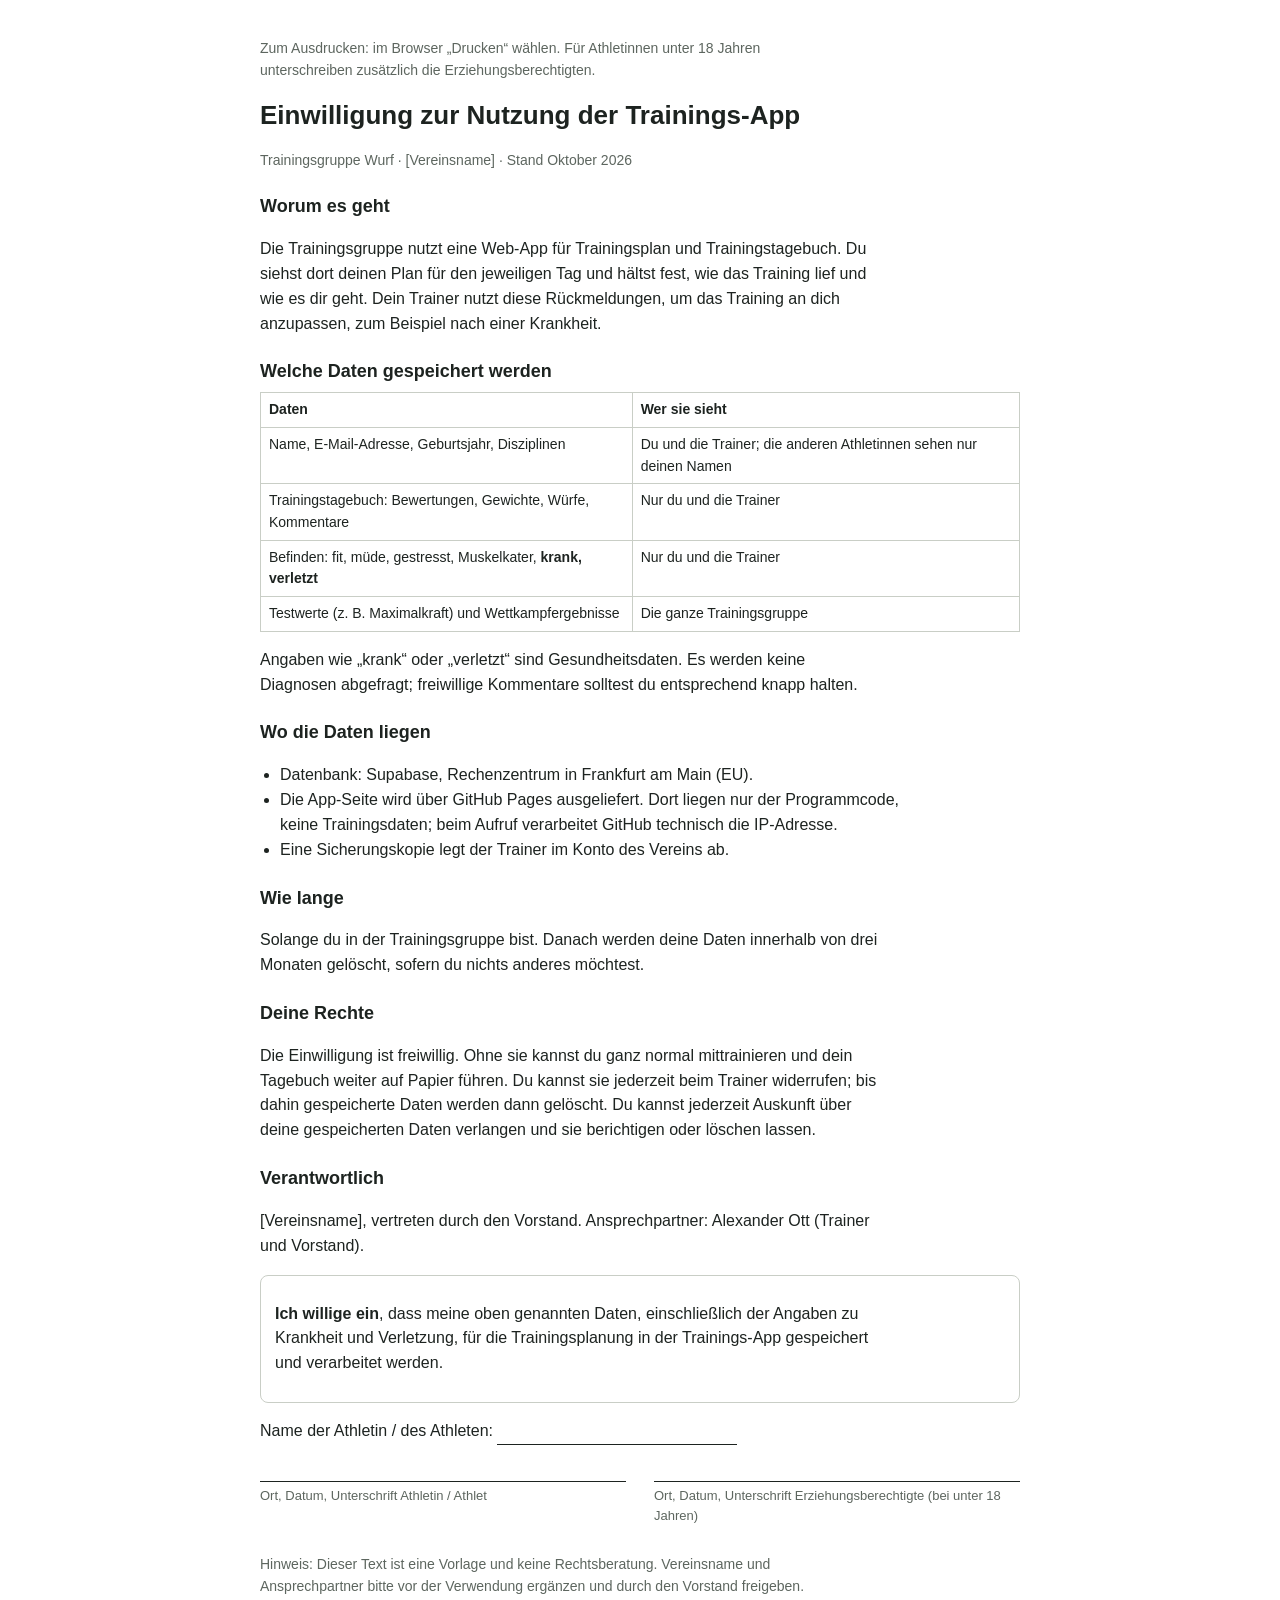
==== docs/einwilligung.html @ 4e80d21d "Einwilligung, Sicherung als Excel, Tagebuch je Athletin, Abweichungen mit Anlass - Athletinnen bestä" ====
<!doctype html>
<html lang="de">
<head>
<meta charset="utf-8">
<meta name="viewport" content="width=device-width, initial-scale=1">
<title>Einwilligung Trainings-App</title>
<style>
  :root{--ink:#1d2320;--muted:#5d665f;--line:#c9cec6}
  body{font:16px/1.55 "Source Sans 3","Segoe UI",Arial,sans-serif;color:var(--ink);background:#fff;max-width:760px;margin:0 auto;padding:24px 18px 60px}
  h1{font-size:26px;margin:0 0 4px} h2{font-size:18px;margin:22px 0 6px}
  p,li{max-width:70ch} ul{padding-left:20px}
  .muted{color:var(--muted);font-size:14px}
  table{border-collapse:collapse;width:100%;font-size:14px} th,td{border:1px solid var(--line);padding:6px 8px;text-align:left;vertical-align:top}
  .sign{display:grid;grid-template-columns:1fr 1fr;gap:28px;margin-top:36px}
  .sign div{border-top:1px solid var(--ink);padding-top:4px;font-size:13px;color:var(--muted)}
  .fill{display:inline-block;min-width:240px;border-bottom:1px solid var(--ink)}
  .box{border:1px solid var(--line);border-radius:8px;padding:10px 14px;margin:14px 0}
  @media print{.noprint{display:none} body{padding:0}}
</style>
</head>
<body>
<p class="noprint muted">Zum Ausdrucken: im Browser „Drucken“ wählen. Für Athletinnen unter 18 Jahren unterschreiben zusätzlich die Erziehungsberechtigten.</p>
<h1>Einwilligung zur Nutzung der Trainings-App</h1>
<p class="muted">Trainingsgruppe Wurf · [Vereinsname] · Stand Oktober 2026</p>

<h2>Worum es geht</h2>
<p>Die Trainingsgruppe nutzt eine Web-App für Trainingsplan und Trainingstagebuch. Du siehst dort deinen Plan für den jeweiligen Tag und hältst fest, wie das Training lief und wie es dir geht. Dein Trainer nutzt diese Rückmeldungen, um das Training an dich anzupassen, zum Beispiel nach einer Krankheit.</p>

<h2>Welche Daten gespeichert werden</h2>
<table>
  <tr><th>Daten</th><th>Wer sie sieht</th></tr>
  <tr><td>Name, E-Mail-Adresse, Geburtsjahr, Disziplinen</td><td>Du und die Trainer; die anderen Athletinnen sehen nur deinen Namen</td></tr>
  <tr><td>Trainingstagebuch: Bewertungen, Gewichte, Würfe, Kommentare</td><td>Nur du und die Trainer</td></tr>
  <tr><td>Befinden: fit, müde, gestresst, Muskelkater, <b>krank, verletzt</b></td><td>Nur du und die Trainer</td></tr>
  <tr><td>Testwerte (z. B. Maximalkraft) und Wettkampfergebnisse</td><td>Die ganze Trainingsgruppe</td></tr>
</table>
<p>Angaben wie „krank“ oder „verletzt“ sind Gesundheitsdaten. Es werden keine Diagnosen abgefragt; freiwillige Kommentare solltest du entsprechend knapp halten.</p>

<h2>Wo die Daten liegen</h2>
<ul>
  <li>Datenbank: Supabase, Rechenzentrum in Frankfurt am Main (EU).</li>
  <li>Die App-Seite wird über GitHub Pages ausgeliefert. Dort liegen nur der Programmcode, keine Trainingsdaten; beim Aufruf verarbeitet GitHub technisch die IP-Adresse.</li>
  <li>Eine Sicherungskopie legt der Trainer im Konto des Vereins ab.</li>
</ul>

<h2>Wie lange</h2>
<p>Solange du in der Trainingsgruppe bist. Danach werden deine Daten innerhalb von drei Monaten gelöscht, sofern du nichts anderes möchtest.</p>

<h2>Deine Rechte</h2>
<p>Die Einwilligung ist freiwillig. Ohne sie kannst du ganz normal mittrainieren und dein Tagebuch weiter auf Papier führen. Du kannst sie jederzeit beim Trainer widerrufen; bis dahin gespeicherte Daten werden dann gelöscht. Du kannst jederzeit Auskunft über deine gespeicherten Daten verlangen und sie berichtigen oder löschen lassen.</p>

<h2>Verantwortlich</h2>
<p>[Vereinsname], vertreten durch den Vorstand. Ansprechpartner: Alexander Ott (Trainer und Vorstand).</p>

<div class="box">
  <p><b>Ich willige ein</b>, dass meine oben genannten Daten, einschließlich der Angaben zu Krankheit und Verletzung, für die Trainingsplanung in der Trainings-App gespeichert und verarbeitet werden.</p>
</div>
<p>Name der Athletin / des Athleten: <span class="fill">&nbsp;</span></p>
<div class="sign">
  <div>Ort, Datum, Unterschrift Athletin / Athlet</div>
  <div>Ort, Datum, Unterschrift Erziehungsberechtigte (bei unter 18 Jahren)</div>
</div>
<p class="muted" style="margin-top:28px">Hinweis: Dieser Text ist eine Vorlage und keine Rechtsberatung. Vereinsname und Ansprechpartner bitte vor der Verwendung ergänzen und durch den Vorstand freigeben.</p>
</body>
</html>
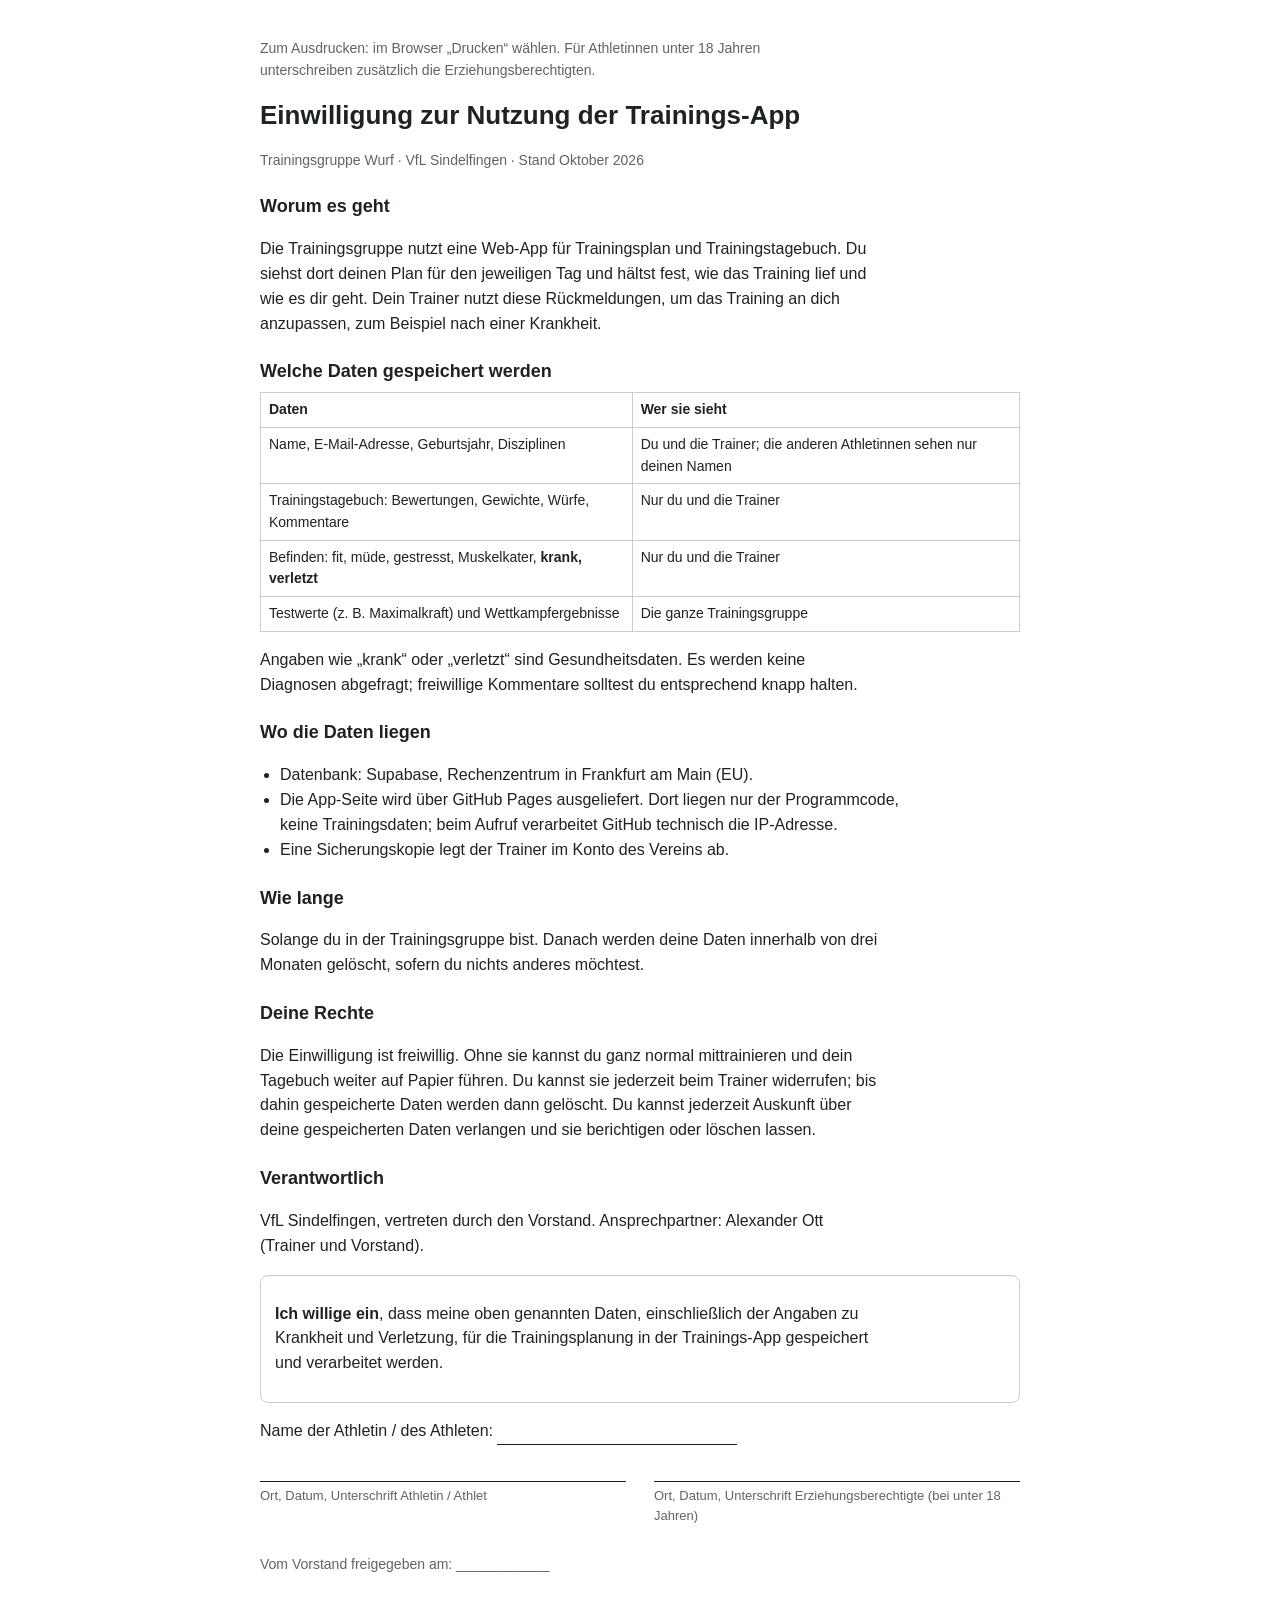
==== commit 71f33f41: "Einwilligung: Vereinsname VfL Sindelfingen eingetragen Co-Authored-By: Claude Opus 5.5 <noreply@anth" ====
--- a/docs/einwilligung.html
+++ b/docs/einwilligung.html
@@ -21,7 +21,7 @@
 <body>
 <p class="noprint muted">Zum Ausdrucken: im Browser „Drucken“ wählen. Für Athletinnen unter 18 Jahren unterschreiben zusätzlich die Erziehungsberechtigten.</p>
 <h1>Einwilligung zur Nutzung der Trainings-App</h1>
-<p class="muted">Trainingsgruppe Wurf · [Vereinsname] · Stand Oktober 2026</p>
+<p class="muted">Trainingsgruppe Wurf · VfL Sindelfingen · Stand Oktober 2026</p>
 
 <h2>Worum es geht</h2>
 <p>Die Trainingsgruppe nutzt eine Web-App für Trainingsplan und Trainingstagebuch. Du siehst dort deinen Plan für den jeweiligen Tag und hältst fest, wie das Training lief und wie es dir geht. Dein Trainer nutzt diese Rückmeldungen, um das Training an dich anzupassen, zum Beispiel nach einer Krankheit.</p>
@@ -50,7 +50,7 @@
 <p>Die Einwilligung ist freiwillig. Ohne sie kannst du ganz normal mittrainieren und dein Tagebuch weiter auf Papier führen. Du kannst sie jederzeit beim Trainer widerrufen; bis dahin gespeicherte Daten werden dann gelöscht. Du kannst jederzeit Auskunft über deine gespeicherten Daten verlangen und sie berichtigen oder löschen lassen.</p>
 
 <h2>Verantwortlich</h2>
-<p>[Vereinsname], vertreten durch den Vorstand. Ansprechpartner: Alexander Ott (Trainer und Vorstand).</p>
+<p>VfL Sindelfingen, vertreten durch den Vorstand. Ansprechpartner: Alexander Ott (Trainer und Vorstand).</p>
 
 <div class="box">
   <p><b>Ich willige ein</b>, dass meine oben genannten Daten, einschließlich der Angaben zu Krankheit und Verletzung, für die Trainingsplanung in der Trainings-App gespeichert und verarbeitet werden.</p>
@@ -60,6 +60,6 @@
   <div>Ort, Datum, Unterschrift Athletin / Athlet</div>
   <div>Ort, Datum, Unterschrift Erziehungsberechtigte (bei unter 18 Jahren)</div>
 </div>
-<p class="muted" style="margin-top:28px">Hinweis: Dieser Text ist eine Vorlage und keine Rechtsberatung. Vereinsname und Ansprechpartner bitte vor der Verwendung ergänzen und durch den Vorstand freigeben.</p>
+<p class="muted" style="margin-top:28px">Vom Vorstand freigegeben am: ____________</p>
 </body>
 </html>
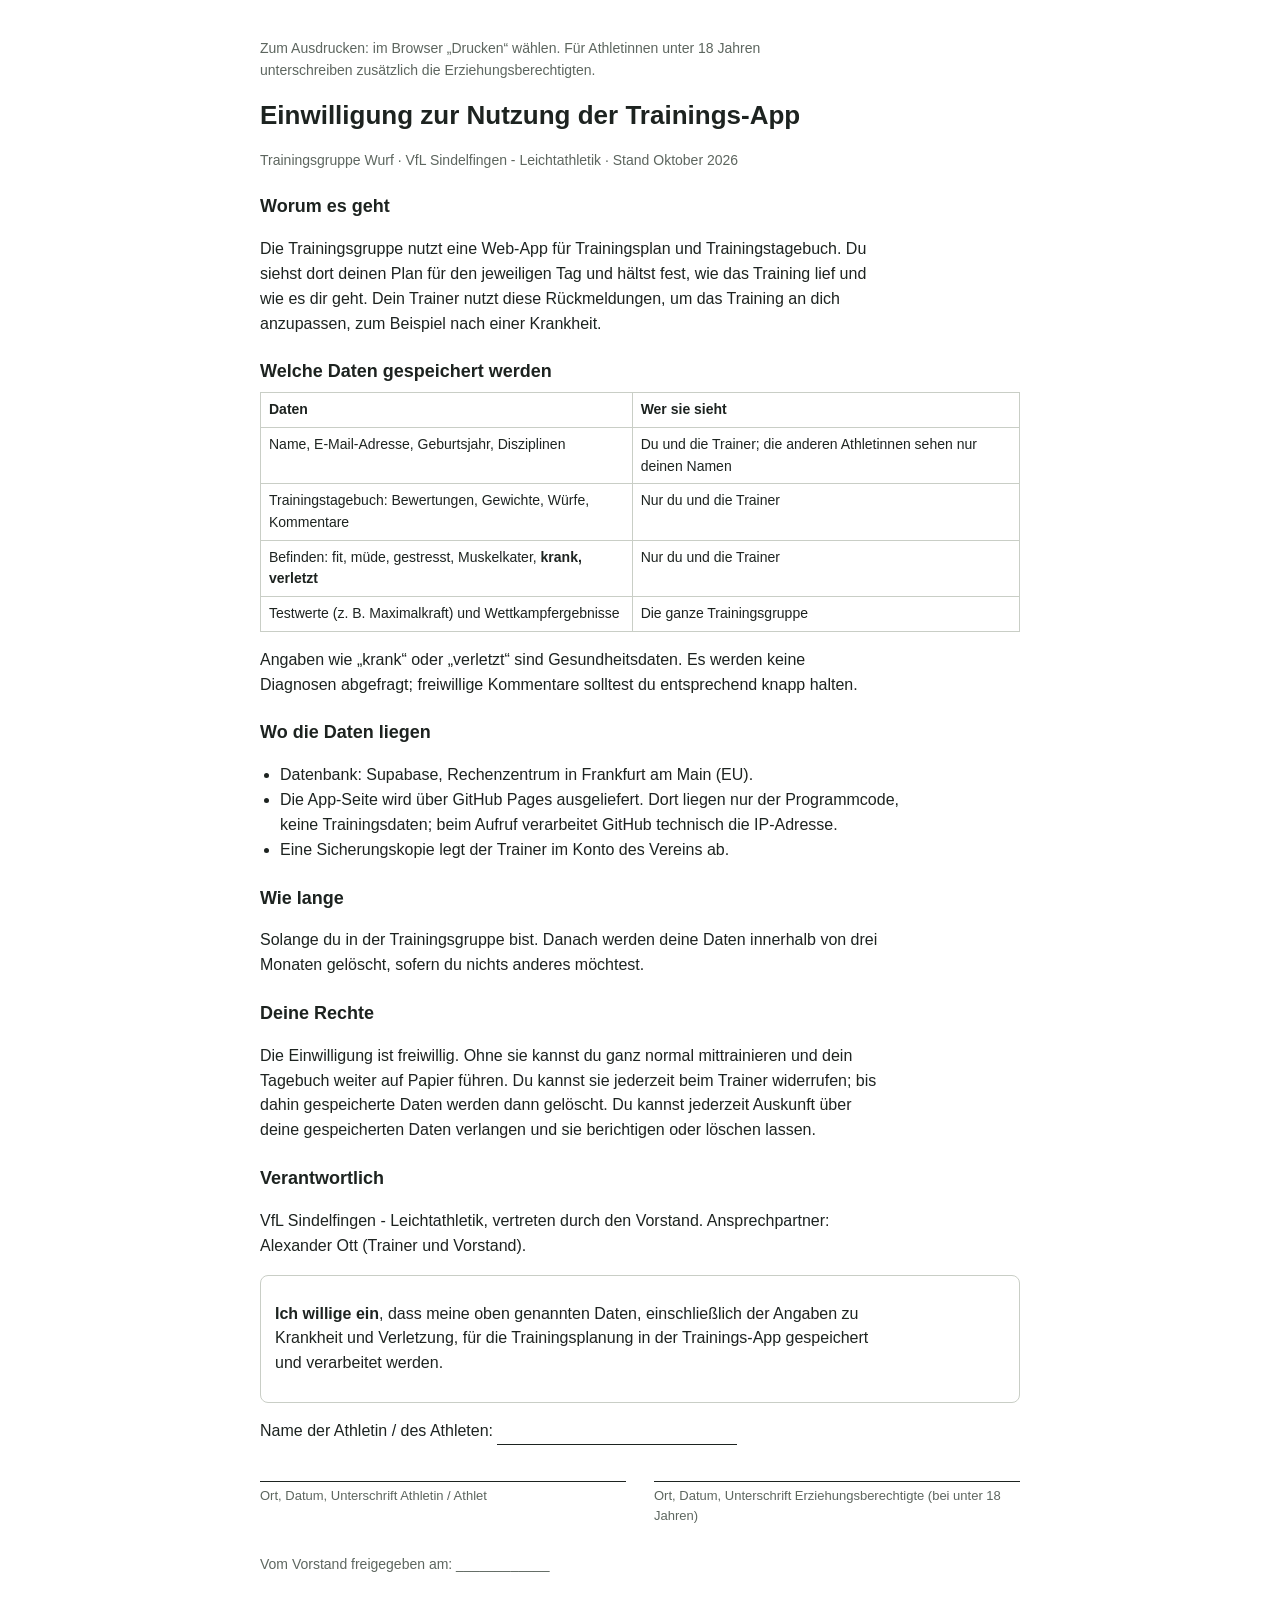
==== commit 072c9cb3: "Einwilligung: VfL Sindelfingen - Leichtathletik Co-Authored-By: Claude Opus 5.5 <noreply@anthropic.c" ====
--- a/docs/einwilligung.html
+++ b/docs/einwilligung.html
@@ -21,7 +21,7 @@
 <body>
 <p class="noprint muted">Zum Ausdrucken: im Browser „Drucken“ wählen. Für Athletinnen unter 18 Jahren unterschreiben zusätzlich die Erziehungsberechtigten.</p>
 <h1>Einwilligung zur Nutzung der Trainings-App</h1>
-<p class="muted">Trainingsgruppe Wurf · VfL Sindelfingen · Stand Oktober 2026</p>
+<p class="muted">Trainingsgruppe Wurf · VfL Sindelfingen - Leichtathletik · Stand Oktober 2026</p>
 
 <h2>Worum es geht</h2>
 <p>Die Trainingsgruppe nutzt eine Web-App für Trainingsplan und Trainingstagebuch. Du siehst dort deinen Plan für den jeweiligen Tag und hältst fest, wie das Training lief und wie es dir geht. Dein Trainer nutzt diese Rückmeldungen, um das Training an dich anzupassen, zum Beispiel nach einer Krankheit.</p>
@@ -50,7 +50,7 @@
 <p>Die Einwilligung ist freiwillig. Ohne sie kannst du ganz normal mittrainieren und dein Tagebuch weiter auf Papier führen. Du kannst sie jederzeit beim Trainer widerrufen; bis dahin gespeicherte Daten werden dann gelöscht. Du kannst jederzeit Auskunft über deine gespeicherten Daten verlangen und sie berichtigen oder löschen lassen.</p>
 
 <h2>Verantwortlich</h2>
-<p>VfL Sindelfingen, vertreten durch den Vorstand. Ansprechpartner: Alexander Ott (Trainer und Vorstand).</p>
+<p>VfL Sindelfingen - Leichtathletik, vertreten durch den Vorstand. Ansprechpartner: Alexander Ott (Trainer und Vorstand).</p>
 
 <div class="box">
   <p><b>Ich willige ein</b>, dass meine oben genannten Daten, einschließlich der Angaben zu Krankheit und Verletzung, für die Trainingsplanung in der Trainings-App gespeichert und verarbeitet werden.</p>
